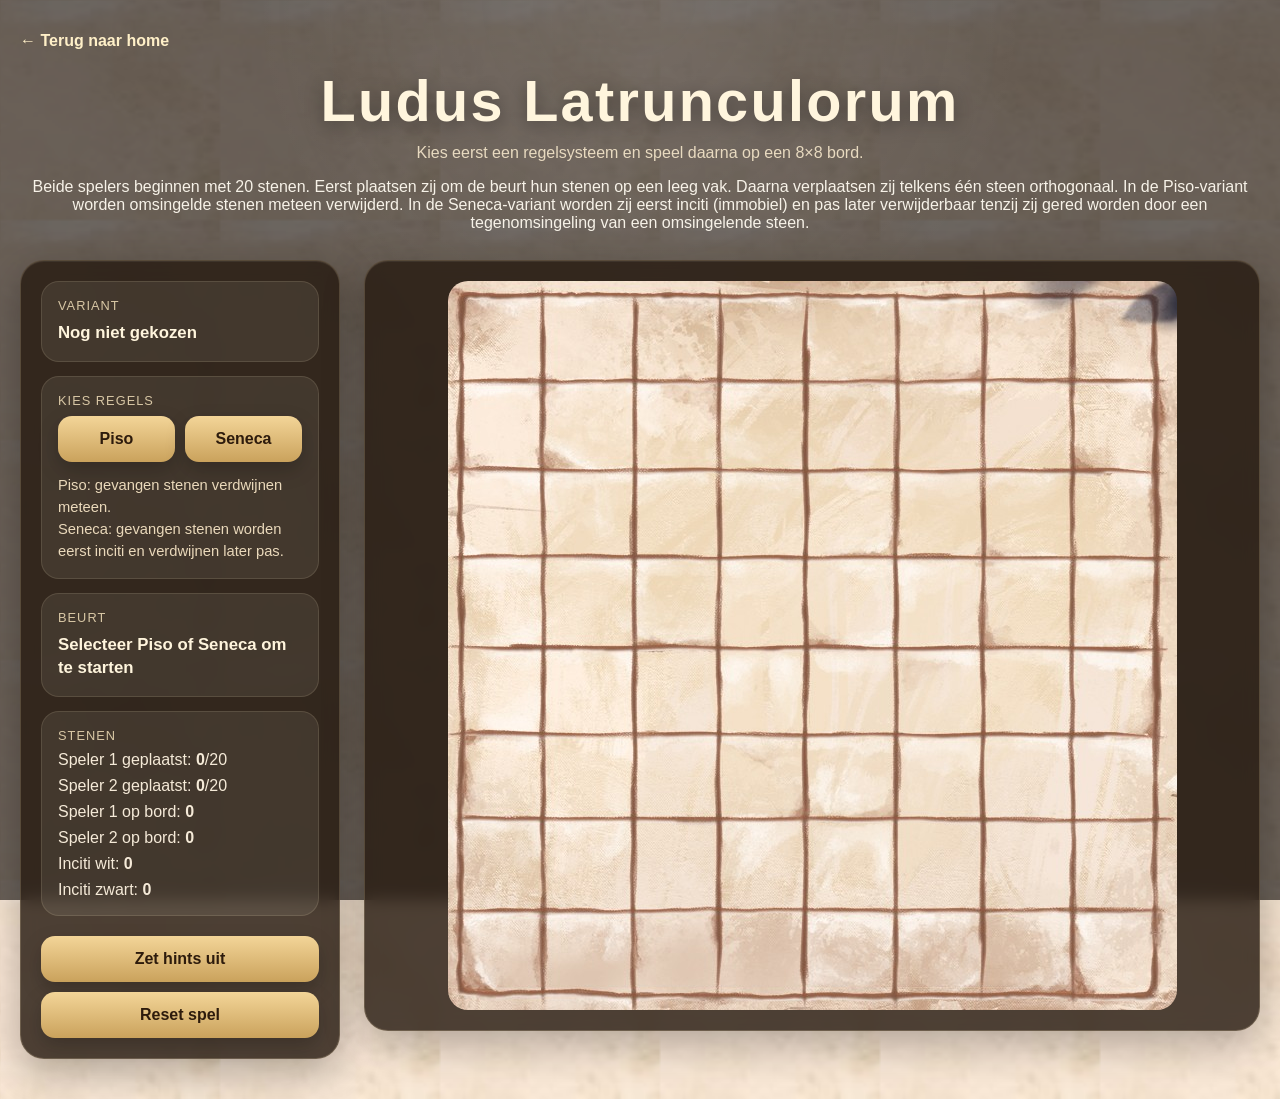
==== ludus_latrunculorum/index.html @ eaf99bcc "Add other games" ====
<!DOCTYPE html>
<html lang="nl">
<head>
  <meta charset="UTF-8" />
  <meta name="viewport" content="width=device-width, initial-scale=1.0" />
  <title>Ludus Latrunculorum</title>
  <link rel="stylesheet" href="style.css" />
  <link rel="icon" href="favicon.ico" type="image/x-icon">
</head>
<body>
  <div class="page-overlay"></div>

  <main class="app">
    <a href="../index.html" class="back-link">← Terug naar home</a>

    <header class="topbar">
      <h1>Ludus Latrunculorum</h1>
      <p class="subtitle">Kies eerst een regelsysteem en speel daarna op een 8×8 bord.</p>
      <p>
        Beide spelers beginnen met 20 stenen. Eerst plaatsen zij om de beurt hun stenen
        op een leeg vak. Daarna verplaatsen zij telkens één steen orthogonaal.
        In de Piso-variant worden omsingelde stenen meteen verwijderd. In de Seneca-variant
        worden zij eerst inciti (immobiel) en pas later verwijderbaar tenzij zij gered worden door een tegenomsingeling van een omsingelende steen.
      </p>
    </header>

    <section class="game-shell">
      <aside class="info-panel">
        <div class="status-card">
          <span class="label">Variant</span>
          <div id="variantText" class="value">Nog niet gekozen</div>
        </div>

        <div id="variantPicker" class="status-card variant-picker">
          <span class="label">Kies regels</span>
          <div class="variant-buttons">
            <button id="choosePisoBtn" class="variant-btn">Piso</button>
            <button id="chooseSenecaBtn" class="variant-btn">Seneca</button>
          </div>
          <p class="variant-note">
            Piso: gevangen stenen verdwijnen meteen.<br />
            Seneca: gevangen stenen worden eerst inciti en verdwijnen later pas.
          </p>
        </div>

        <div class="status-card">
          <span class="label">Beurt</span>
          <div id="turnText" class="value">Selecteer Piso of Seneca om te starten</div>
        </div>

        <div class="status-card small">
          <span class="label">Stenen</span>
          <div class="stone-counts">
            <div>Speler 1 geplaatst: <strong id="countP1Placed">0</strong>/20</div>
            <div>Speler 2 geplaatst: <strong id="countP2Placed">0</strong>/20</div>
            <div>Speler 1 op bord: <strong id="countP1Board">0</strong></div>
            <div>Speler 2 op bord: <strong id="countP2Board">0</strong></div>
            <div>Inciti wit: <strong id="countP1Inciti">0</strong></div>
            <div>Inciti zwart: <strong id="countP2Inciti">0</strong></div>
          </div>
        </div>
        <button id="toggleHintsBtn" class="reset-btn">Zet hints uit</button>
        <button id="resetBtn" class="reset-btn">Reset spel</button>
      </aside>

      <section class="board-panel">
        <div id="game">
          <img id="board" src="board.png" alt="Ludus Latrunculorum bord" />
          <div id="holes"></div>
          <div id="pieces"></div>
        </div>
      </section>
    </section>
  </main>

  <div id="winModal" class="modal hidden">
    <div class="modal-card">
      <h2>Spel afgelopen</h2>
      <p id="winMessage">Speler 1 wint!</p>
      <button id="playAgainBtn" class="modal-btn">Opnieuw spelen</button>
    </div>
  </div>

  <script src="script.js"></script>
</body>
</html>
---- ludus_latrunculorum/style.css ----
* {
  box-sizing: border-box;
}

body {
  margin: 0;
  min-height: 100vh;
  font-family: Arial, Helvetica, sans-serif;
  color: #f7f2e8;
  background-image: url("tile.png");
  background-repeat: repeat;
  background-size: 220px;
  position: relative;
}

.page-overlay {
  position: fixed;
  inset: 0;
  background:
    radial-gradient(circle at top, rgba(255,255,255,0.08), transparent 35%),
    rgba(18, 14, 10, 0.62);
  pointer-events: none;
}

.app {
  position: relative;
  z-index: 1;
  max-width: 1280px;
  margin: 0 auto;
  padding: 32px 20px 40px;
}

.back-link {
  display: inline-block;
  margin-bottom: 18px;
  color: #fff0c8;
  text-decoration: none;
  font-weight: 700;
}

.back-link:hover {
  text-decoration: underline;
}

.topbar {
  text-align: center;
  margin-bottom: 28px;
}

.topbar h1 {
  margin: 0;
  font-size: clamp(2.2rem, 5vw, 3.6rem);
  letter-spacing: 0.04em;
  color: #fff5dd;
  text-shadow: 0 4px 18px rgba(0, 0, 0, 0.35);
}

.subtitle {
  margin: 10px 0 0;
  color: #e8dac0;
  font-size: 1rem;
}

.game-shell {
  display: grid;
  grid-template-columns: 320px 1fr;
  gap: 24px;
  align-items: start;
}

.info-panel,
.board-panel {
  background: rgba(40, 28, 18, 0.82);
  border: 1px solid rgba(255, 233, 186, 0.18);
  border-radius: 24px;
  box-shadow:
    0 14px 40px rgba(0, 0, 0, 0.28),
    inset 0 1px 0 rgba(255,255,255,0.06);
  backdrop-filter: blur(8px);
}

.info-panel {
  padding: 20px;
}

.status-card {
  background: rgba(255, 248, 234, 0.08);
  border: 1px solid rgba(255, 233, 186, 0.12);
  border-radius: 18px;
  padding: 16px;
  margin-bottom: 14px;
}

.status-card.small {
  margin-bottom: 20px;
}

.label {
  display: block;
  font-size: 0.8rem;
  text-transform: uppercase;
  letter-spacing: 0.08em;
  color: #d8c7a5;
  margin-bottom: 8px;
}

.value {
  font-size: 1.05rem;
  font-weight: 700;
  color: #fff5dd;
  line-height: 1.4;
}

.value.player-1 {
  color: #ffffff;
  text-shadow: 0 0 8px rgba(255,255,255,0.6);
}

.value.player-2 {
  color: #111111;
  text-shadow: 0 0 6px rgba(0,0,0,0.6);
}

.stone-counts {
  display: grid;
  gap: 8px;
  color: #f5ead8;
}

.variant-buttons {
  display: grid;
  grid-template-columns: 1fr 1fr;
  gap: 10px;
}

.variant-btn,
.reset-btn,
.modal-btn {
  border: none;
  border-radius: 14px;
  padding: 14px 18px;
  font-size: 1rem;
  font-weight: 700;
  cursor: pointer;
  transition: transform 0.15s ease, opacity 0.15s ease, box-shadow 0.15s ease;
  background: linear-gradient(180deg, #f3d598, #caa25c);
  color: #2d1b0c;
  box-shadow: 0 8px 20px rgba(0, 0, 0, 0.22);
}

.reset-btn,
.modal-btn {
  width: 100%;
}

.variant-btn:hover,
.reset-btn:hover,
.modal-btn:hover {
  transform: translateY(-1px);
  opacity: 0.96;
}

.variant-note {
  margin: 12px 0 0;
  color: #ead9bb;
  font-size: 0.92rem;
  line-height: 1.5;
}

.board-panel {
  padding: 20px;
  display: flex;
  justify-content: center;
  align-items: center;
}

#game {
  position: relative;
  width: min(100%, 729px);
  aspect-ratio: 729 / 729;
  border-radius: 20px;
  overflow: hidden;
}

#board {
  position: absolute;
  inset: 0;
  width: 100%;
  height: 100%;
  display: block;
  pointer-events: none;
  z-index: 1;
  user-select: none;
}

#holes {
  position: absolute;
  inset: 0;
  z-index: 2;
}

#pieces {
  position: absolute;
  inset: 0;
  z-index: 3;
  pointer-events: none;
}

.hole {
  position: absolute;
  transform: translate(-50%, -50%) scale(0.82);
  border-radius: 50%;
  cursor: pointer;
  background: rgba(255, 220, 120, 0.12);
  border: 2px dashed rgba(255, 227, 160, 0.35);
  transition: opacity 0.15s ease, transform 0.15s ease, background 0.15s ease;
}

.hole:hover {
  background: rgba(255, 220, 120, 0.22);
  transform: translate(-50%, -50%) scale(0.88);
}

.hole.valid-target {
  background: rgba(128, 220, 160, 0.32);
  border-color: rgba(170, 255, 190, 0.95);
  box-shadow: 0 0 0 3px rgba(170, 255, 190, 0.18);
}

.hole.occupied {
  pointer-events: none;
  opacity: 0;
}

.piece {
  position: absolute;
  width: clamp(48px, 7vw, 72px);
  height: clamp(48px, 7vw, 72px);
  transform: translate(-50%, -50%);
  cursor: pointer;
  z-index: 3;
  transition: transform 0.15s ease, filter 0.15s ease, opacity 0.15s ease;
  user-select: none;
  -webkit-user-drag: none;
  pointer-events: auto;
  filter: drop-shadow(0 6px 10px rgba(0,0,0,0.35));
}

.piece:hover {
  transform: translate(-50%, -50%) scale(1.08);
}

.piece.selected {
  transform: translate(-50%, -50%) scale(1.22);
  filter:
    drop-shadow(0 0 0.35rem rgba(255, 240, 180, 0.85))
    drop-shadow(0 8px 14px rgba(0,0,0,0.45));
}

.piece.incitus {
  opacity: 1;
  filter: drop-shadow(0 6px 10px rgba(0,0,0,0.35));
}

.modal {
  position: fixed;
  inset: 0;
  z-index: 10;
  display: grid;
  place-items: center;
  background: rgba(0, 0, 0, 0.55);
  padding: 20px;
}

.modal.hidden {
  display: none;
}

.modal-card {
  width: min(420px, 100%);
  background: linear-gradient(180deg, #3d2a1c, #24170f);
  color: #fff6e7;
  border: 1px solid rgba(255, 231, 187, 0.18);
  border-radius: 22px;
  padding: 28px 24px;
  text-align: center;
  box-shadow: 0 22px 60px rgba(0, 0, 0, 0.38);
}

.modal-card h2 {
  margin: 0 0 12px;
  font-size: 1.8rem;
}

.modal-card p {
  margin: 0 0 20px;
  color: #ead9bb;
  font-size: 1.05rem;
}

@media (max-width: 900px) {
  .game-shell {
    grid-template-columns: 1fr;
  }

  .info-panel {
    order: 2;
  }

  .board-panel {
    order: 1;
  }

  .piece {
    width: clamp(64px, 8.5vw, 110px);
    height: clamp(64px, 8.5vw, 110px);
  }

  .hole {
    transform: translate(-50%, -50%) scale(0.74);
  }

  .hole:hover {
    transform: translate(-50%, -50%) scale(0.8);
  }
}

@media (max-width: 600px) {
  .app {
    padding: 20px 14px 28px;
  }

  .info-panel,
  .board-panel {
    border-radius: 18px;
  }

  .board-panel {
    padding: 12px;
  }

  .piece {
    width: clamp(32px, 6.2vw, 46px);
    height: clamp(32px, 6.2vw, 46px);
  }

  .hole {
    transform: translate(-50%, -50%) scale(0.58);
  }

  .hole:hover {
    transform: translate(-50%, -50%) scale(0.64);
  }

  .hole.valid-target:hover {
    transform: translate(-50%, -50%) scale(0.64);
  }

  #game {
    width: 100%;
    max-width: 100%;
  }
}

@media (max-width: 900px) and (max-height: 500px) and (orientation: landscape) {
  .app {
    padding: 14px 12px 20px;
  }

  .topbar {
    margin-bottom: 12px;
  }

  .topbar h1 {
    font-size: clamp(1.5rem, 3vw, 2.1rem);
  }

  .subtitle {
    font-size: 0.92rem;
  }

  .game-shell {
    grid-template-columns: 210px 1fr;
    gap: 12px;
    align-items: start;
  }

  .info-panel {
    order: 1;
    padding: 14px;
  }

  .board-panel {
    order: 2;
    padding: 8px;
    align-items: flex-start;
  }

  #game {
    width: min(100%, calc(100dvh - 50px));
    max-width: 100%;
    aspect-ratio: 1 / 1;
  }

  .piece {
    width: clamp(26px, 4vw, 38px);
    height: clamp(26px, 4vw, 38px);
  }

  .hole {
    transform: translate(-50%, -50%) scale(0.66);
  }

  .hole:hover {
    transform: translate(-50%, -50%) scale(0.72);
  }

  .hole.valid-target:hover {
    transform: translate(-50%, -50%) scale(0.72);
  }

  .status-card {
    padding: 12px;
    margin-bottom: 10px;
  }

  .reset-btn,
  .modal-btn,
  .variant-btn {
    padding: 10px 14px;
    font-size: 0.95rem;
  }
}

.reset-btn + .reset-btn {
  margin-top: 10px;
}
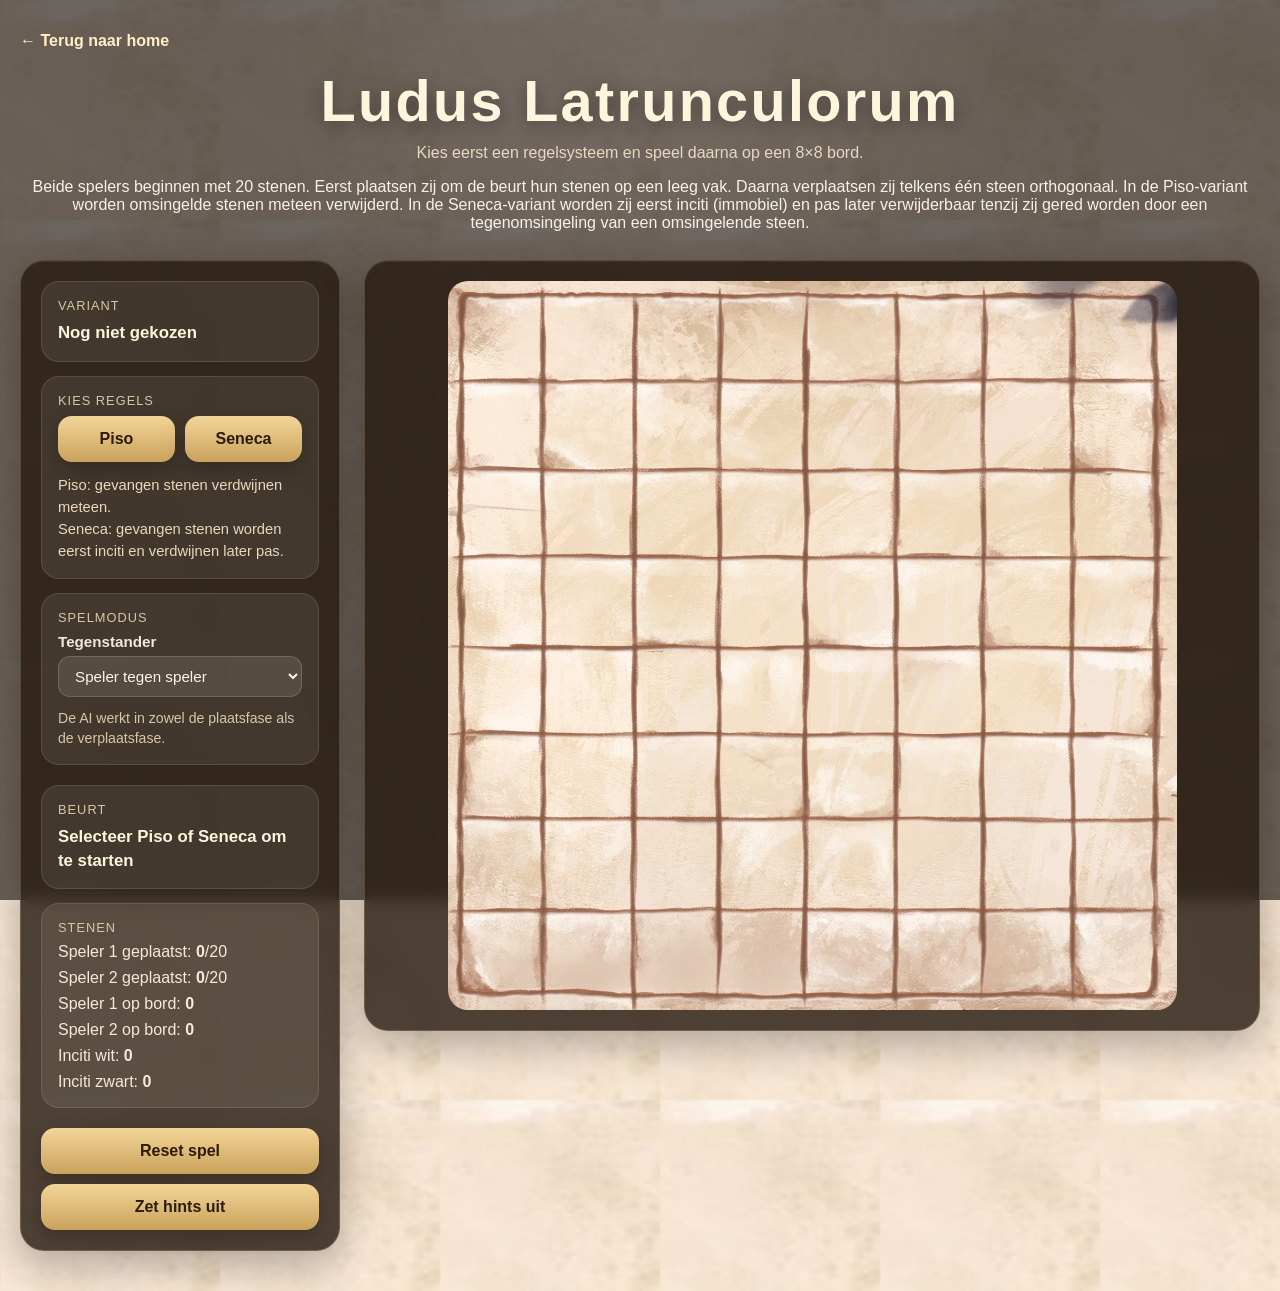
==== commit ee165842: "Add ai to ludus latrunculorum" ====
--- a/ludus_latrunculorum/index.html
+++ b/ludus_latrunculorum/index.html
@@ -43,6 +43,23 @@
           </p>
         </div>
 
+        <div class="status-card small">
+          <span class="label">Spelmodus</span>
+          <div class="controls-grid">
+            <label class="control-field">
+              <span>Tegenstander</span>
+              <select id="gameModeSelect">
+                <option value="pvp">Speler tegen speler</option>
+                <option value="ai-p2">Speler 1 tegen AI</option>
+                <option value="ai-p1">AI tegen Speler 2</option>
+                <option value="ai-both">AI tegen AI</option>
+              </select>
+            </label>
+          </div>
+          <p id="aiThinking" class="thinking-text hidden">AI denkt na…</p>
+          <p class="settings-note">De AI werkt in zowel de plaatsfase als de verplaatsfase.</p>
+        </div>
+
         <div class="status-card">
           <span class="label">Beurt</span>
           <div id="turnText" class="value">Selecteer Piso of Seneca om te starten</div>
@@ -59,8 +76,8 @@
             <div>Inciti zwart: <strong id="countP2Inciti">0</strong></div>
           </div>
         </div>
+        <button id="resetBtn" class="reset-btn">Reset spel</button>
         <button id="toggleHintsBtn" class="reset-btn">Zet hints uit</button>
-        <button id="resetBtn" class="reset-btn">Reset spel</button>
       </aside>
 
       <section class="board-panel">
--- a/ludus_latrunculorum/style.css
+++ b/ludus_latrunculorum/style.css
@@ -1,437 +1 @@
-* {
-  box-sizing: border-box;
-}
-
-body {
-  margin: 0;
-  min-height: 100vh;
-  font-family: Arial, Helvetica, sans-serif;
-  color: #f7f2e8;
-  background-image: url("tile.png");
-  background-repeat: repeat;
-  background-size: 220px;
-  position: relative;
-}
-
-.page-overlay {
-  position: fixed;
-  inset: 0;
-  background:
-    radial-gradient(circle at top, rgba(255,255,255,0.08), transparent 35%),
-    rgba(18, 14, 10, 0.62);
-  pointer-events: none;
-}
-
-.app {
-  position: relative;
-  z-index: 1;
-  max-width: 1280px;
-  margin: 0 auto;
-  padding: 32px 20px 40px;
-}
-
-.back-link {
-  display: inline-block;
-  margin-bottom: 18px;
-  color: #fff0c8;
-  text-decoration: none;
-  font-weight: 700;
-}
-
-.back-link:hover {
-  text-decoration: underline;
-}
-
-.topbar {
-  text-align: center;
-  margin-bottom: 28px;
-}
-
-.topbar h1 {
-  margin: 0;
-  font-size: clamp(2.2rem, 5vw, 3.6rem);
-  letter-spacing: 0.04em;
-  color: #fff5dd;
-  text-shadow: 0 4px 18px rgba(0, 0, 0, 0.35);
-}
-
-.subtitle {
-  margin: 10px 0 0;
-  color: #e8dac0;
-  font-size: 1rem;
-}
-
-.game-shell {
-  display: grid;
-  grid-template-columns: 320px 1fr;
-  gap: 24px;
-  align-items: start;
-}
-
-.info-panel,
-.board-panel {
-  background: rgba(40, 28, 18, 0.82);
-  border: 1px solid rgba(255, 233, 186, 0.18);
-  border-radius: 24px;
-  box-shadow:
-    0 14px 40px rgba(0, 0, 0, 0.28),
-    inset 0 1px 0 rgba(255,255,255,0.06);
-  backdrop-filter: blur(8px);
-}
-
-.info-panel {
-  padding: 20px;
-}
-
-.status-card {
-  background: rgba(255, 248, 234, 0.08);
-  border: 1px solid rgba(255, 233, 186, 0.12);
-  border-radius: 18px;
-  padding: 16px;
-  margin-bottom: 14px;
-}
-
-.status-card.small {
-  margin-bottom: 20px;
-}
-
-.label {
-  display: block;
-  font-size: 0.8rem;
-  text-transform: uppercase;
-  letter-spacing: 0.08em;
-  color: #d8c7a5;
-  margin-bottom: 8px;
-}
-
-.value {
-  font-size: 1.05rem;
-  font-weight: 700;
-  color: #fff5dd;
-  line-height: 1.4;
-}
-
-.value.player-1 {
-  color: #ffffff;
-  text-shadow: 0 0 8px rgba(255,255,255,0.6);
-}
-
-.value.player-2 {
-  color: #111111;
-  text-shadow: 0 0 6px rgba(0,0,0,0.6);
-}
-
-.stone-counts {
-  display: grid;
-  gap: 8px;
-  color: #f5ead8;
-}
-
-.variant-buttons {
-  display: grid;
-  grid-template-columns: 1fr 1fr;
-  gap: 10px;
-}
-
-.variant-btn,
-.reset-btn,
-.modal-btn {
-  border: none;
-  border-radius: 14px;
-  padding: 14px 18px;
-  font-size: 1rem;
-  font-weight: 700;
-  cursor: pointer;
-  transition: transform 0.15s ease, opacity 0.15s ease, box-shadow 0.15s ease;
-  background: linear-gradient(180deg, #f3d598, #caa25c);
-  color: #2d1b0c;
-  box-shadow: 0 8px 20px rgba(0, 0, 0, 0.22);
-}
-
-.reset-btn,
-.modal-btn {
-  width: 100%;
-}
-
-.variant-btn:hover,
-.reset-btn:hover,
-.modal-btn:hover {
-  transform: translateY(-1px);
-  opacity: 0.96;
-}
-
-.variant-note {
-  margin: 12px 0 0;
-  color: #ead9bb;
-  font-size: 0.92rem;
-  line-height: 1.5;
-}
-
-.board-panel {
-  padding: 20px;
-  display: flex;
-  justify-content: center;
-  align-items: center;
-}
-
-#game {
-  position: relative;
-  width: min(100%, 729px);
-  aspect-ratio: 729 / 729;
-  border-radius: 20px;
-  overflow: hidden;
-}
-
-#board {
-  position: absolute;
-  inset: 0;
-  width: 100%;
-  height: 100%;
-  display: block;
-  pointer-events: none;
-  z-index: 1;
-  user-select: none;
-}
-
-#holes {
-  position: absolute;
-  inset: 0;
-  z-index: 2;
-}
-
-#pieces {
-  position: absolute;
-  inset: 0;
-  z-index: 3;
-  pointer-events: none;
-}
-
-.hole {
-  position: absolute;
-  transform: translate(-50%, -50%) scale(0.82);
-  border-radius: 50%;
-  cursor: pointer;
-  background: rgba(255, 220, 120, 0.12);
-  border: 2px dashed rgba(255, 227, 160, 0.35);
-  transition: opacity 0.15s ease, transform 0.15s ease, background 0.15s ease;
-}
-
-.hole:hover {
-  background: rgba(255, 220, 120, 0.22);
-  transform: translate(-50%, -50%) scale(0.88);
-}
-
-.hole.valid-target {
-  background: rgba(128, 220, 160, 0.32);
-  border-color: rgba(170, 255, 190, 0.95);
-  box-shadow: 0 0 0 3px rgba(170, 255, 190, 0.18);
-}
-
-.hole.occupied {
-  pointer-events: none;
-  opacity: 0;
-}
-
-.piece {
-  position: absolute;
-  width: clamp(48px, 7vw, 72px);
-  height: clamp(48px, 7vw, 72px);
-  transform: translate(-50%, -50%);
-  cursor: pointer;
-  z-index: 3;
-  transition: transform 0.15s ease, filter 0.15s ease, opacity 0.15s ease;
-  user-select: none;
-  -webkit-user-drag: none;
-  pointer-events: auto;
-  filter: drop-shadow(0 6px 10px rgba(0,0,0,0.35));
-}
-
-.piece:hover {
-  transform: translate(-50%, -50%) scale(1.08);
-}
-
-.piece.selected {
-  transform: translate(-50%, -50%) scale(1.22);
-  filter:
-    drop-shadow(0 0 0.35rem rgba(255, 240, 180, 0.85))
-    drop-shadow(0 8px 14px rgba(0,0,0,0.45));
-}
-
-.piece.incitus {
-  opacity: 1;
-  filter: drop-shadow(0 6px 10px rgba(0,0,0,0.35));
-}
-
-.modal {
-  position: fixed;
-  inset: 0;
-  z-index: 10;
-  display: grid;
-  place-items: center;
-  background: rgba(0, 0, 0, 0.55);
-  padding: 20px;
-}
-
-.modal.hidden {
-  display: none;
-}
-
-.modal-card {
-  width: min(420px, 100%);
-  background: linear-gradient(180deg, #3d2a1c, #24170f);
-  color: #fff6e7;
-  border: 1px solid rgba(255, 231, 187, 0.18);
-  border-radius: 22px;
-  padding: 28px 24px;
-  text-align: center;
-  box-shadow: 0 22px 60px rgba(0, 0, 0, 0.38);
-}
-
-.modal-card h2 {
-  margin: 0 0 12px;
-  font-size: 1.8rem;
-}
-
-.modal-card p {
-  margin: 0 0 20px;
-  color: #ead9bb;
-  font-size: 1.05rem;
-}
-
-@media (max-width: 900px) {
-  .game-shell {
-    grid-template-columns: 1fr;
-  }
-
-  .info-panel {
-    order: 2;
-  }
-
-  .board-panel {
-    order: 1;
-  }
-
-  .piece {
-    width: clamp(64px, 8.5vw, 110px);
-    height: clamp(64px, 8.5vw, 110px);
-  }
-
-  .hole {
-    transform: translate(-50%, -50%) scale(0.74);
-  }
-
-  .hole:hover {
-    transform: translate(-50%, -50%) scale(0.8);
-  }
-}
-
-@media (max-width: 600px) {
-  .app {
-    padding: 20px 14px 28px;
-  }
-
-  .info-panel,
-  .board-panel {
-    border-radius: 18px;
-  }
-
-  .board-panel {
-    padding: 12px;
-  }
-
-  .piece {
-    width: clamp(32px, 6.2vw, 46px);
-    height: clamp(32px, 6.2vw, 46px);
-  }
-
-  .hole {
-    transform: translate(-50%, -50%) scale(0.58);
-  }
-
-  .hole:hover {
-    transform: translate(-50%, -50%) scale(0.64);
-  }
-
-  .hole.valid-target:hover {
-    transform: translate(-50%, -50%) scale(0.64);
-  }
-
-  #game {
-    width: 100%;
-    max-width: 100%;
-  }
-}
-
-@media (max-width: 900px) and (max-height: 500px) and (orientation: landscape) {
-  .app {
-    padding: 14px 12px 20px;
-  }
-
-  .topbar {
-    margin-bottom: 12px;
-  }
-
-  .topbar h1 {
-    font-size: clamp(1.5rem, 3vw, 2.1rem);
-  }
-
-  .subtitle {
-    font-size: 0.92rem;
-  }
-
-  .game-shell {
-    grid-template-columns: 210px 1fr;
-    gap: 12px;
-    align-items: start;
-  }
-
-  .info-panel {
-    order: 1;
-    padding: 14px;
-  }
-
-  .board-panel {
-    order: 2;
-    padding: 8px;
-    align-items: flex-start;
-  }
-
-  #game {
-    width: min(100%, calc(100dvh - 50px));
-    max-width: 100%;
-    aspect-ratio: 1 / 1;
-  }
-
-  .piece {
-    width: clamp(26px, 4vw, 38px);
-    height: clamp(26px, 4vw, 38px);
-  }
-
-  .hole {
-    transform: translate(-50%, -50%) scale(0.66);
-  }
-
-  .hole:hover {
-    transform: translate(-50%, -50%) scale(0.72);
-  }
-
-  .hole.valid-target:hover {
-    transform: translate(-50%, -50%) scale(0.72);
-  }
-
-  .status-card {
-    padding: 12px;
-    margin-bottom: 10px;
-  }
-
-  .reset-btn,
-  .modal-btn,
-  .variant-btn {
-    padding: 10px 14px;
-    font-size: 0.95rem;
-  }
-}
-
-.reset-btn + .reset-btn {
-  margin-top: 10px;
-}
+*{box-sizing:border-box}body{margin:0;min-height:100vh;font-family:Arial,Helvetica,sans-serif;color:#f7f2e8;background-image:url("tile.png");background-repeat:repeat;background-size:220px;position:relative}.page-overlay{position:fixed;inset:0;background:radial-gradient(circle at top,rgba(255,255,255,.08),transparent 35%),rgba(18,14,10,.62);pointer-events:none}.app{position:relative;z-index:1;max-width:1280px;margin:0 auto;padding:32px 20px 40px}.back-link{display:inline-block;margin-bottom:18px;color:#fff0c8;text-decoration:none;font-weight:700}.back-link:hover{text-decoration:underline}.topbar{text-align:center;margin-bottom:28px}.topbar h1{margin:0;font-size:clamp(2.2rem,5vw,3.6rem);letter-spacing:.04em;color:#fff5dd;text-shadow:0 4px 18px rgba(0,0,0,.35)}.subtitle{margin:10px 0 0;color:#e8dac0;font-size:1rem}.game-shell{display:grid;grid-template-columns:320px 1fr;gap:24px;align-items:start}.info-panel,.board-panel{background:rgba(40,28,18,.82);border:1px solid rgba(255,233,186,.18);border-radius:24px;box-shadow:0 14px 40px rgba(0,0,0,.28),inset 0 1px 0 rgba(255,255,255,.06);backdrop-filter:blur(8px)}.info-panel{padding:20px}.status-card{background:rgba(255,248,234,.08);border:1px solid rgba(255,233,186,.12);border-radius:18px;padding:16px;margin-bottom:14px}.status-card.small{margin-bottom:20px}.label{display:block;font-size:.8rem;text-transform:uppercase;letter-spacing:.08em;color:#d8c7a5;margin-bottom:8px}.value{font-size:1.05rem;font-weight:700;color:#fff5dd;line-height:1.4}.value.player-1{color:#fff;text-shadow:0 0 8px rgba(255,255,255,.6)}.value.player-2{color:#111;text-shadow:0 0 6px rgba(0,0,0,.6)}.stone-counts{display:grid;gap:8px;color:#f5ead8}.variant-buttons{display:grid;grid-template-columns:1fr 1fr;gap:10px}.variant-btn,.reset-btn,.modal-btn{border:none;border-radius:14px;padding:14px 18px;font-size:1rem;font-weight:700;cursor:pointer;transition:transform .15s ease,opacity .15s ease,box-shadow .15s ease;background:linear-gradient(180deg,#f3d598,#caa25c);color:#2d1b0c;box-shadow:0 8px 20px rgba(0,0,0,.22)}.reset-btn,.modal-btn{width:100%}.variant-btn:hover,.reset-btn:hover,.modal-btn:hover{transform:translateY(-1px);opacity:.96}.variant-note{margin:12px 0 0;color:#ead9bb;font-size:.92rem;line-height:1.5}.controls-grid{display:grid;gap:12px}.control-field{display:grid;gap:6px;color:#f5ead8;font-size:.95rem}.control-field span{color:#f5ead8;font-weight:700}.control-field select{width:100%;border:1px solid rgba(255,233,186,.18);border-radius:12px;padding:10px 12px;background:rgba(255,248,234,.1);color:#fff6e7;font-size:.95rem}.control-field option{color:#24170f}.thinking-text{margin:10px 0 0;font-size:.95rem;color:#ead9bb}.settings-note{margin:12px 0 0;color:#d8c7a5;font-size:.88rem;line-height:1.4}.hidden{display:none!important}.board-panel{padding:20px;display:flex;justify-content:center;align-items:center}#game{position:relative;width:min(100%,729px);aspect-ratio:729/729;border-radius:20px;overflow:hidden}#board{position:absolute;inset:0;width:100%;height:100%;display:block;pointer-events:none;z-index:1;user-select:none}#holes{position:absolute;inset:0;z-index:2}#pieces{position:absolute;inset:0;z-index:3;pointer-events:none}.hole{position:absolute;transform:translate(-50%,-50%) scale(.82);border-radius:50%;cursor:pointer;background:rgba(255,220,120,.12);border:2px dashed rgba(255,227,160,.35);transition:opacity .15s ease,transform .15s ease,background .15s ease}.hole:hover{background:rgba(255,220,120,.22);transform:translate(-50%,-50%) scale(.88)}.hole.valid-target{background:rgba(128,220,160,.32);border-color:rgba(170,255,190,.95);box-shadow:0 0 0 3px rgba(170,255,190,.18)}.hole.occupied{pointer-events:none;opacity:0}.piece{position:absolute;width:clamp(48px,7vw,72px);height:clamp(48px,7vw,72px);transform:translate(-50%,-50%);cursor:pointer;z-index:3;transition:transform .15s ease,filter .15s ease,opacity .15s ease;user-select:none;-webkit-user-drag:none;pointer-events:auto;filter:drop-shadow(0 6px 10px rgba(0,0,0,.35))}.piece:hover{transform:translate(-50%,-50%) scale(1.08)}.piece.selected{transform:translate(-50%,-50%) scale(1.22);filter:drop-shadow(0 0 .35rem rgba(255,240,180,.85)) drop-shadow(0 8px 14px rgba(0,0,0,.45))}.piece.ai-preview{transform:translate(-50%,-50%) scale(1.18);filter:drop-shadow(0 0 .35rem rgba(255,240,180,.85)) drop-shadow(0 8px 14px rgba(0,0,0,.45))}.piece.incitus{opacity:1;filter:drop-shadow(0 6px 10px rgba(0,0,0,.35))}.modal{position:fixed;inset:0;z-index:10;display:grid;place-items:center;background:rgba(0,0,0,.55);padding:20px}.modal.hidden{display:none}.modal-card{width:min(420px,100%);background:linear-gradient(180deg,#3d2a1c,#24170f);color:#fff6e7;border:1px solid rgba(255,231,187,.18);border-radius:22px;padding:28px 24px;text-align:center;box-shadow:0 22px 60px rgba(0,0,0,.38)}.modal-card h2{margin:0 0 12px;font-size:1.8rem}.modal-card p{margin:0 0 20px;color:#ead9bb;font-size:1.05rem}@media(max-width:900px){.game-shell{grid-template-columns:1fr}.info-panel{order:2}.board-panel{order:1}.piece{width:clamp(64px,8.5vw,110px);height:clamp(64px,8.5vw,110px)}.hole{transform:translate(-50%,-50%) scale(.74)}.hole:hover{transform:translate(-50%,-50%) scale(.8)}}@media(max-width:600px){.app{padding:20px 14px 28px}.info-panel,.board-panel{border-radius:18px}.board-panel{padding:12px}.piece{width:clamp(32px,6.2vw,46px);height:clamp(32px,6.2vw,46px)}.hole{transform:translate(-50%,-50%) scale(.58)}.hole:hover,.hole.valid-target:hover{transform:translate(-50%,-50%) scale(.64)}#game{width:100%;max-width:100%}}@media(max-width:900px) and (max-height:500px) and (orientation:landscape){.app{padding:14px 12px 20px}.topbar{margin-bottom:12px}.topbar h1{font-size:clamp(1.5rem,3vw,2.1rem)}.subtitle{font-size:.92rem}.game-shell{grid-template-columns:210px 1fr;gap:12px;align-items:start}.info-panel{order:1;padding:14px}.board-panel{order:2;padding:8px;align-items:flex-start}#game{width:min(100%,calc(100dvh - 50px));max-width:100%;aspect-ratio:1/1}.piece{width:clamp(26px,4vw,38px);height:clamp(26px,4vw,38px)}.hole{transform:translate(-50%,-50%) scale(.66)}.hole:hover,.hole.valid-target:hover{transform:translate(-50%,-50%) scale(.72)}.status-card{padding:12px;margin-bottom:10px}.reset-btn,.modal-btn,.variant-btn{padding:10px 14px;font-size:.95rem}}.reset-btn+.reset-btn{margin-top:10px}
